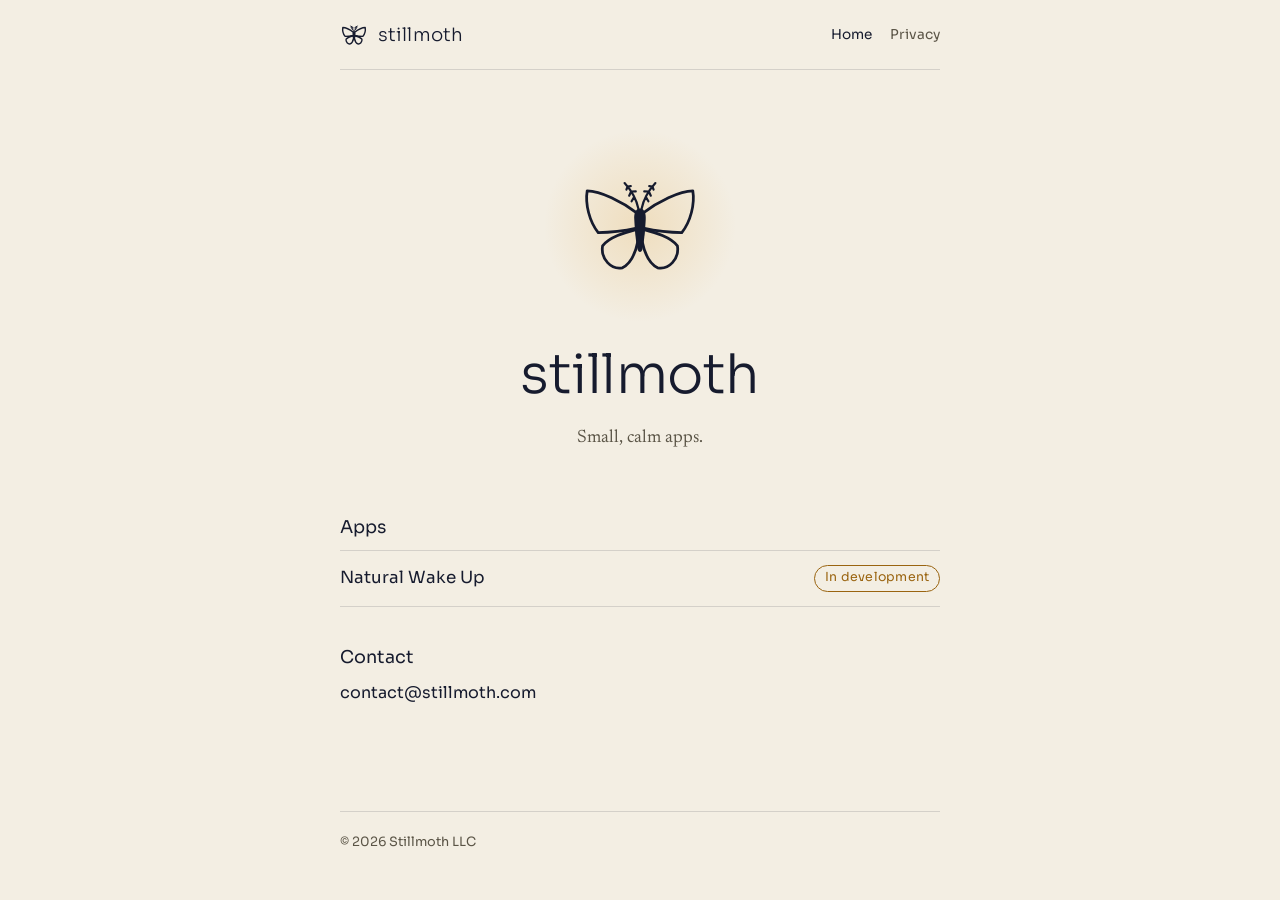
==== index.html @ 696963c1 "Add Stillmoth website Home page, privacy policy, favicons and Netlify config with security headers, " ====
<!doctype html>
<html lang="en"><head><meta charset="utf-8"><meta name="viewport" content="width=device-width, initial-scale=1, viewport-fit=cover">
<title>Stillmoth</title><meta name="description" content="Stillmoth makes small, calm apps. First up: Natural Wake Up."><link rel="icon" href="/favicon.ico" sizes="32x32"><link rel="icon" href="/favicon.svg" type="image/svg+xml"><link rel="apple-touch-icon" href="/apple-touch-icon.png"><link rel="preconnect" href="https://fonts.googleapis.com"><link rel="preconnect" href="https://fonts.gstatic.com" crossorigin><link rel="stylesheet" href="https://fonts.googleapis.com/css2?family=Newsreader:opsz,wght@6..72,400;6..72,500&family=Sora:wght@300;400&display=swap"><style>
/* Layout: one narrow lamp-lit column; the moth sits in a pool of gold light at the top, text below. Dark-first (night navy), sand in light mode. */
:root{
  --night:#161B2E; --night-2:#1E2540; --sand:#EDE6D8; --sand-dim:#B9AE9A; --lamp:#F2B84B; --line:rgba(237,230,216,.14);
  --bg:var(--night); --surface:var(--night-2); --fg:var(--sand); --muted:var(--sand-dim); --accent:var(--lamp); --glow:rgba(242,184,75,.16);
  --display:"Sora",ui-sans-serif,system-ui,-apple-system,"Segoe UI",sans-serif;
  --body:"Newsreader",Georgia,"Times New Roman",serif;
  color-scheme:dark;
}
@media (prefers-color-scheme: light){:root:not([data-theme="dark"]){
  --bg:#F3EEE3; --surface:#E9E1D1; --fg:#161B2E; --muted:#5A5446; --accent:#9A6410; --line:rgba(22,27,46,.14); --glow:rgba(224,162,58,.22); color-scheme:light}}
:root[data-theme="light"]{
  --bg:#F3EEE3; --surface:#E9E1D1; --fg:#161B2E; --muted:#5A5446; --accent:#9A6410; --line:rgba(22,27,46,.14); --glow:rgba(224,162,58,.22); color-scheme:light}
*{box-sizing:border-box}
html{background:var(--bg)}
body{margin:0;background:var(--bg);color:var(--fg);font-family:var(--body);font-size:1.125rem;line-height:1.6;-webkit-font-smoothing:antialiased}
.wrap{max-width:40rem;margin:0 auto;padding-inline:20px;padding-block:0 3rem;display:flex;flex-direction:column;min-height:100vh}
a{color:var(--accent);text-underline-offset:3px}
a:focus-visible{outline:2px solid var(--accent);outline-offset:3px;border-radius:2px}
header.top{display:flex;align-items:center;justify-content:space-between;gap:1rem;padding-block:1.25rem;border-bottom:1px solid var(--line)}
.brand{display:flex;align-items:center;gap:.6rem;color:var(--fg);text-decoration:none;font-family:var(--display);font-weight:300;font-size:1.15rem;letter-spacing:.01em}
.mark{display:block;color:var(--fg)}
.mark-sm{width:28px;height:28px}
nav.links{display:flex;gap:1.1rem;font-family:var(--display);font-size:.85rem}
nav.links a{color:var(--muted);text-decoration:none}
nav.links a[aria-current="page"],nav.links a:hover{color:var(--fg)}
main{flex:1}
.hero{display:flex;flex-direction:column;align-items:center;text-align:center;gap:1rem;padding-block:3.5rem 1.5rem}
.lamp{position:relative;display:grid;place-items:center;width:200px;height:200px;max-width:100%}
.lamp::before{content:"";position:absolute;inset:0;border-radius:50%;background:radial-gradient(circle,var(--glow) 0%,transparent 68%)}
.lamp .mark{position:relative;width:132px;height:132px}
@media (prefers-reduced-motion: no-preference){.lamp .mark{animation:hover 7s ease-in-out infinite}}
@keyframes hover{0%,100%{transform:translateY(0)}50%{transform:translateY(-4px)}}
h1,h2,h3{font-family:var(--display);font-weight:400;line-height:1.2;text-wrap:balance;margin:0}
.hero h1{font-weight:300;font-size:clamp(2.4rem,8vw,3.4rem);letter-spacing:-.01em}
.hero p{margin:0;max-width:30rem;color:var(--muted)}
.eyebrow{font-family:var(--display);font-size:.72rem;letter-spacing:.14em;text-transform:uppercase;color:var(--accent)}
.app{display:grid;grid-template-columns:auto 1fr;gap:1.25rem;align-items:center;padding:1.5rem;border:1px solid var(--line);border-radius:14px;background:var(--surface)}
.app-icon{width:64px;height:64px;border-radius:15px;background:linear-gradient(180deg,#232B4A 0%,#161B2E 55%,#3A2E1C 100%);display:grid;place-items:center}
.app-icon span{width:22px;height:22px;border-radius:50%;background:#F2B84B;box-shadow:0 0 18px 4px rgba(242,184,75,.45);transform:translateY(9px)}
.app div{min-width:0}
.app h2{font-size:1.25rem}
.app p{margin:.25rem 0 0;color:var(--muted);font-size:1rem}
.apps{list-style:none;margin:0;padding:0;border-top:1px solid var(--line)}
.apps li{display:flex;flex-wrap:wrap;justify-content:space-between;align-items:center;gap:.5rem;padding-block:.9rem;border-bottom:1px solid var(--line);font-family:var(--display);font-size:1.05rem}
.status{display:inline-block;font-family:var(--display);font-size:.78rem;letter-spacing:.02em;color:var(--accent);border:1px solid currentColor;border-radius:99px;padding:.15rem .6rem}
section.block{padding-block:2.5rem 0;display:flex;flex-direction:column;gap:.75rem}
section.block h2{font-size:1.1rem}
section.block p{margin:0}
.doc{padding-block:3rem 0;display:flex;flex-direction:column;gap:1.5rem}
.doc h1{font-size:clamp(1.9rem,6vw,2.4rem);font-weight:300}
.doc .meta{font-family:var(--display);font-size:.8rem;color:var(--muted);margin:-.75rem 0 0}
.doc h2{font-size:1.15rem;margin-top:.5rem}
.doc p,.doc ul{margin:0}
.doc ul{padding-left:1.2rem;display:flex;flex-direction:column;gap:.6rem}
.doc strong{font-weight:500}
.addr{font-family:var(--display);font-size:1rem;color:var(--fg);user-select:all}
details{border-top:1px solid var(--line);padding-block:1rem}
details:last-of-type{border-bottom:1px solid var(--line)}
summary{cursor:pointer;font-family:var(--display);font-size:1rem}
details p{margin:.6rem 0 0;color:var(--muted)}
footer.bottom{margin-top:4rem;padding-top:1.25rem;border-top:1px solid var(--line);display:flex;flex-wrap:wrap;gap:.75rem;font-family:var(--display);font-size:.8rem;color:var(--muted)}
footer.bottom nav{display:flex;gap:1rem}
footer.bottom a{color:var(--muted)}
</style></head>
<body><div class="wrap"><header class="top"><span class="brand"><svg class="mark mark-sm" viewBox="0 0 120 120" role="img" aria-label="Stillmoth moth mark">
<g fill="none" stroke="currentColor" stroke-width="6" stroke-linejoin="round" stroke-linecap="round">
<path d="M57 48 C44 38 24 28 12 28 C10 40 14 56 22 66 C34 66 48 64 57 62 Z"/>
<path d="M63 48 C76 38 96 28 108 28 C110 40 106 56 98 66 C86 66 72 64 63 62 Z"/>
<path d="M57 63 C46 66 32 70 26 78 C24 90 34 100 44 98 C52 94 56 84 58 74 Z"/>
<path d="M63 63 C74 66 88 70 94 78 C96 90 86 100 76 98 C68 94 64 84 62 74 Z"/>
<path d="M58.6 44.5 Q56 32 46 21 M54.76 33.55 L52.37 37.48 M51.94 28.65 L50.17 32.46 M51.94 28.65 L56.14 28.58 M48.65 24.11 L47.66 26.94 M48.65 24.11 L51.63 23.76" stroke-width="3.6"/>
<path transform="matrix(-1 0 0 1 120 0)" d="M58.6 44.5 Q56 32 46 21 M54.76 33.55 L52.37 37.48 M51.94 28.65 L50.17 32.46 M51.94 28.65 L56.14 28.58 M48.65 24.11 L47.66 26.94 M48.65 24.11 L51.63 23.76" stroke-width="3.6"/>
</g>
<path fill="currentColor" d="M60 44 C64 44 65.6 48.5 65.2 54 C64.8 61 64 73 62.3 81 C61.5 84.6 58.5 84.6 57.7 81 C56 73 55.2 61 54.8 54 C54.4 48.5 56 44 60 44 Z"/>
</svg><span>stillmoth</span></span>
<nav class="links" aria-label="Site"><a href="index.html" aria-current="page">Home</a><a href="privacy.html">Privacy</a></nav></header><main>
<section class="hero">
<div class="lamp"><svg class="mark" viewBox="0 0 120 120" role="img" aria-label="Stillmoth moth mark">
<g fill="none" stroke="currentColor" stroke-width="2.5" stroke-linejoin="round" stroke-linecap="round">
<path d="M57 48 C44 38 24 28 12 28 C10 40 14 56 22 66 C34 66 48 64 57 62 Z"/>
<path d="M63 48 C76 38 96 28 108 28 C110 40 106 56 98 66 C86 66 72 64 63 62 Z"/>
<path d="M57 63 C46 66 32 70 26 78 C24 90 34 100 44 98 C52 94 56 84 58 74 Z"/>
<path d="M63 63 C74 66 88 70 94 78 C96 90 86 100 76 98 C68 94 64 84 62 74 Z"/>
<path d="M58.6 44.5 Q56 32 46 21 M54.76 33.55 L52.37 37.48 M51.94 28.65 L50.17 32.46 M51.94 28.65 L56.14 28.58 M48.65 24.11 L47.66 26.94 M48.65 24.11 L51.63 23.76" stroke-width="2"/>
<path transform="matrix(-1 0 0 1 120 0)" d="M58.6 44.5 Q56 32 46 21 M54.76 33.55 L52.37 37.48 M51.94 28.65 L50.17 32.46 M51.94 28.65 L56.14 28.58 M48.65 24.11 L47.66 26.94 M48.65 24.11 L51.63 23.76" stroke-width="2"/>
</g>
<path fill="currentColor" d="M60 44 C64 44 65.6 48.5 65.2 54 C64.8 61 64 73 62.3 81 C61.5 84.6 58.5 84.6 57.7 81 C56 73 55.2 61 54.8 54 C54.4 48.5 56 44 60 44 Z"/>
</svg></div>
<h1>stillmoth</h1>
<p>Small, calm apps.</p>
</section>
<section class="block"><h2>Apps</h2>
<ul class="apps"><li><span>Natural Wake Up</span><span class="status">In development</span></li></ul></section>
<section class="block"><h2>Contact</h2>
<p><span class="addr">contact@stillmoth.com</span></p></section>
</main><footer class="bottom"><span>&copy; 2026 Stillmoth LLC</span></footer></div></body></html>
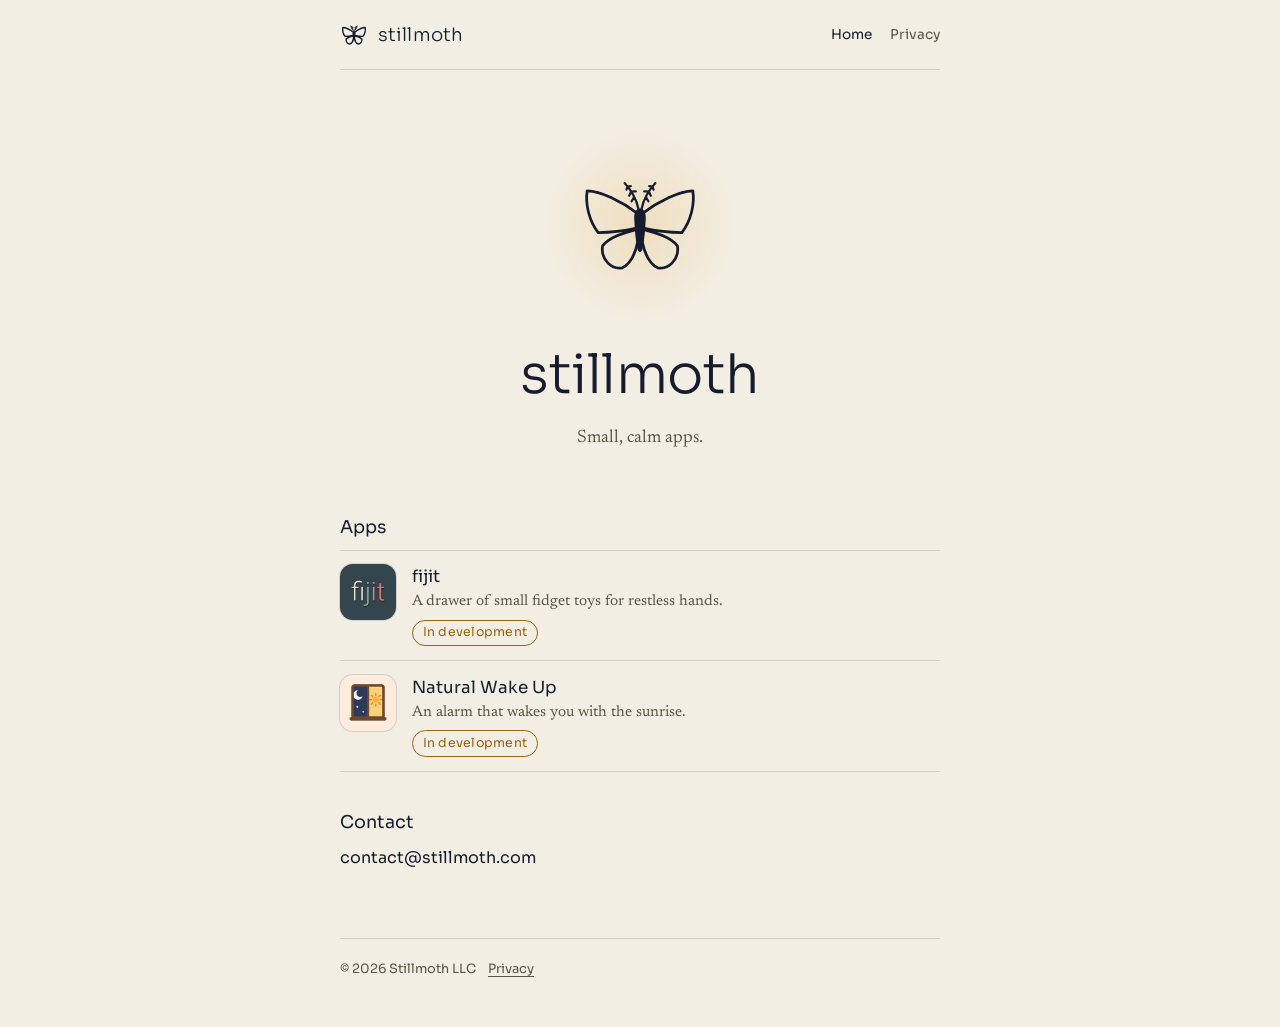
==== commit 3ff5b067: "Add app pages and per-app privacy policies, starting with fijit Each app gets a page at /apps/<app>/" ====
--- a/index.html
+++ b/index.html
@@ -1,71 +1,7 @@
 <!doctype html>
 <html lang="en"><head><meta charset="utf-8"><meta name="viewport" content="width=device-width, initial-scale=1, viewport-fit=cover">
-<title>Stillmoth</title><meta name="description" content="Stillmoth makes small, calm apps. First up: Natural Wake Up."><link rel="icon" href="/favicon.ico" sizes="32x32"><link rel="icon" href="/favicon.svg" type="image/svg+xml"><link rel="apple-touch-icon" href="/apple-touch-icon.png"><link rel="preconnect" href="https://fonts.googleapis.com"><link rel="preconnect" href="https://fonts.gstatic.com" crossorigin><link rel="stylesheet" href="https://fonts.googleapis.com/css2?family=Newsreader:opsz,wght@6..72,400;6..72,500&family=Sora:wght@300;400&display=swap"><style>
-/* Layout: one narrow lamp-lit column; the moth sits in a pool of gold light at the top, text below. Dark-first (night navy), sand in light mode. */
-:root{
-  --night:#161B2E; --night-2:#1E2540; --sand:#EDE6D8; --sand-dim:#B9AE9A; --lamp:#F2B84B; --line:rgba(237,230,216,.14);
-  --bg:var(--night); --surface:var(--night-2); --fg:var(--sand); --muted:var(--sand-dim); --accent:var(--lamp); --glow:rgba(242,184,75,.16);
-  --display:"Sora",ui-sans-serif,system-ui,-apple-system,"Segoe UI",sans-serif;
-  --body:"Newsreader",Georgia,"Times New Roman",serif;
-  color-scheme:dark;
-}
-@media (prefers-color-scheme: light){:root:not([data-theme="dark"]){
-  --bg:#F3EEE3; --surface:#E9E1D1; --fg:#161B2E; --muted:#5A5446; --accent:#9A6410; --line:rgba(22,27,46,.14); --glow:rgba(224,162,58,.22); color-scheme:light}}
-:root[data-theme="light"]{
-  --bg:#F3EEE3; --surface:#E9E1D1; --fg:#161B2E; --muted:#5A5446; --accent:#9A6410; --line:rgba(22,27,46,.14); --glow:rgba(224,162,58,.22); color-scheme:light}
-*{box-sizing:border-box}
-html{background:var(--bg)}
-body{margin:0;background:var(--bg);color:var(--fg);font-family:var(--body);font-size:1.125rem;line-height:1.6;-webkit-font-smoothing:antialiased}
-.wrap{max-width:40rem;margin:0 auto;padding-inline:20px;padding-block:0 3rem;display:flex;flex-direction:column;min-height:100vh}
-a{color:var(--accent);text-underline-offset:3px}
-a:focus-visible{outline:2px solid var(--accent);outline-offset:3px;border-radius:2px}
-header.top{display:flex;align-items:center;justify-content:space-between;gap:1rem;padding-block:1.25rem;border-bottom:1px solid var(--line)}
-.brand{display:flex;align-items:center;gap:.6rem;color:var(--fg);text-decoration:none;font-family:var(--display);font-weight:300;font-size:1.15rem;letter-spacing:.01em}
-.mark{display:block;color:var(--fg)}
-.mark-sm{width:28px;height:28px}
-nav.links{display:flex;gap:1.1rem;font-family:var(--display);font-size:.85rem}
-nav.links a{color:var(--muted);text-decoration:none}
-nav.links a[aria-current="page"],nav.links a:hover{color:var(--fg)}
-main{flex:1}
-.hero{display:flex;flex-direction:column;align-items:center;text-align:center;gap:1rem;padding-block:3.5rem 1.5rem}
-.lamp{position:relative;display:grid;place-items:center;width:200px;height:200px;max-width:100%}
-.lamp::before{content:"";position:absolute;inset:0;border-radius:50%;background:radial-gradient(circle,var(--glow) 0%,transparent 68%)}
-.lamp .mark{position:relative;width:132px;height:132px}
-@media (prefers-reduced-motion: no-preference){.lamp .mark{animation:hover 7s ease-in-out infinite}}
-@keyframes hover{0%,100%{transform:translateY(0)}50%{transform:translateY(-4px)}}
-h1,h2,h3{font-family:var(--display);font-weight:400;line-height:1.2;text-wrap:balance;margin:0}
-.hero h1{font-weight:300;font-size:clamp(2.4rem,8vw,3.4rem);letter-spacing:-.01em}
-.hero p{margin:0;max-width:30rem;color:var(--muted)}
-.eyebrow{font-family:var(--display);font-size:.72rem;letter-spacing:.14em;text-transform:uppercase;color:var(--accent)}
-.app{display:grid;grid-template-columns:auto 1fr;gap:1.25rem;align-items:center;padding:1.5rem;border:1px solid var(--line);border-radius:14px;background:var(--surface)}
-.app-icon{width:64px;height:64px;border-radius:15px;background:linear-gradient(180deg,#232B4A 0%,#161B2E 55%,#3A2E1C 100%);display:grid;place-items:center}
-.app-icon span{width:22px;height:22px;border-radius:50%;background:#F2B84B;box-shadow:0 0 18px 4px rgba(242,184,75,.45);transform:translateY(9px)}
-.app div{min-width:0}
-.app h2{font-size:1.25rem}
-.app p{margin:.25rem 0 0;color:var(--muted);font-size:1rem}
-.apps{list-style:none;margin:0;padding:0;border-top:1px solid var(--line)}
-.apps li{display:flex;flex-wrap:wrap;justify-content:space-between;align-items:center;gap:.5rem;padding-block:.9rem;border-bottom:1px solid var(--line);font-family:var(--display);font-size:1.05rem}
-.status{display:inline-block;font-family:var(--display);font-size:.78rem;letter-spacing:.02em;color:var(--accent);border:1px solid currentColor;border-radius:99px;padding:.15rem .6rem}
-section.block{padding-block:2.5rem 0;display:flex;flex-direction:column;gap:.75rem}
-section.block h2{font-size:1.1rem}
-section.block p{margin:0}
-.doc{padding-block:3rem 0;display:flex;flex-direction:column;gap:1.5rem}
-.doc h1{font-size:clamp(1.9rem,6vw,2.4rem);font-weight:300}
-.doc .meta{font-family:var(--display);font-size:.8rem;color:var(--muted);margin:-.75rem 0 0}
-.doc h2{font-size:1.15rem;margin-top:.5rem}
-.doc p,.doc ul{margin:0}
-.doc ul{padding-left:1.2rem;display:flex;flex-direction:column;gap:.6rem}
-.doc strong{font-weight:500}
-.addr{font-family:var(--display);font-size:1rem;color:var(--fg);user-select:all}
-details{border-top:1px solid var(--line);padding-block:1rem}
-details:last-of-type{border-bottom:1px solid var(--line)}
-summary{cursor:pointer;font-family:var(--display);font-size:1rem}
-details p{margin:.6rem 0 0;color:var(--muted)}
-footer.bottom{margin-top:4rem;padding-top:1.25rem;border-top:1px solid var(--line);display:flex;flex-wrap:wrap;gap:.75rem;font-family:var(--display);font-size:.8rem;color:var(--muted)}
-footer.bottom nav{display:flex;gap:1rem}
-footer.bottom a{color:var(--muted)}
-</style></head>
-<body><div class="wrap"><header class="top"><span class="brand"><svg class="mark mark-sm" viewBox="0 0 120 120" role="img" aria-label="Stillmoth moth mark">
+<title>Stillmoth</title><meta name="description" content="Stillmoth makes small, calm apps."><link rel="icon" href="/favicon.ico" sizes="32x32"><link rel="icon" href="/favicon.svg" type="image/svg+xml"><link rel="apple-touch-icon" href="/apple-touch-icon.png"><link rel="preconnect" href="https://fonts.googleapis.com"><link rel="preconnect" href="https://fonts.gstatic.com" crossorigin><link rel="stylesheet" href="https://fonts.googleapis.com/css2?family=Newsreader:opsz,wght@6..72,400;6..72,500&family=Sora:wght@300;400&display=swap"><link rel="stylesheet" href="/style.css"></head>
+<body><div class="wrap"><header class="top"><a class="brand" href="/"><svg class="mark mark-sm" viewBox="0 0 120 120" role="img" aria-label="Stillmoth moth mark">
 <g fill="none" stroke="currentColor" stroke-width="6" stroke-linejoin="round" stroke-linecap="round">
 <path d="M57 48 C44 38 24 28 12 28 C10 40 14 56 22 66 C34 66 48 64 57 62 Z"/>
 <path d="M63 48 C76 38 96 28 108 28 C110 40 106 56 98 66 C86 66 72 64 63 62 Z"/>
@@ -75,8 +11,9 @@
 <path transform="matrix(-1 0 0 1 120 0)" d="M58.6 44.5 Q56 32 46 21 M54.76 33.55 L52.37 37.48 M51.94 28.65 L50.17 32.46 M51.94 28.65 L56.14 28.58 M48.65 24.11 L47.66 26.94 M48.65 24.11 L51.63 23.76" stroke-width="3.6"/>
 </g>
 <path fill="currentColor" d="M60 44 C64 44 65.6 48.5 65.2 54 C64.8 61 64 73 62.3 81 C61.5 84.6 58.5 84.6 57.7 81 C56 73 55.2 61 54.8 54 C54.4 48.5 56 44 60 44 Z"/>
-</svg><span>stillmoth</span></span>
-<nav class="links" aria-label="Site"><a href="index.html" aria-current="page">Home</a><a href="privacy.html">Privacy</a></nav></header><main>
+</svg><span>stillmoth</span></a>
+<nav class="links" aria-label="Site"><a href="/" aria-current="page">Home</a><a href="/privacy.html">Privacy</a></nav></header>
+<main>
 <section class="hero">
 <div class="lamp"><svg class="mark" viewBox="0 0 120 120" role="img" aria-label="Stillmoth moth mark">
 <g fill="none" stroke="currentColor" stroke-width="2.5" stroke-linejoin="round" stroke-linecap="round">
@@ -93,7 +30,11 @@
 <p>Small, calm apps.</p>
 </section>
 <section class="block"><h2>Apps</h2>
-<ul class="apps"><li><span>Natural Wake Up</span><span class="status">In development</span></li></ul></section>
+<ul class="apps">
+<li><a href="/apps/fijit/"><img class="icon" src="/apps/fijit/icon.png" alt="" width="56" height="56"><span><span class="name">fijit</span><span class="tag">A drawer of small fidget toys for restless hands.</span><span class="status">In development</span></span></a></li>
+<li><a href="/apps/natural-wake-up/"><img class="icon" src="/apps/natural-wake-up/icon.png" alt="" width="56" height="56"><span><span class="name">Natural Wake Up</span><span class="tag">An alarm that wakes you with the sunrise.</span><span class="status">In development</span></span></a></li>
+</ul></section>
 <section class="block"><h2>Contact</h2>
 <p><span class="addr">contact@stillmoth.com</span></p></section>
-</main><footer class="bottom"><span>&copy; 2026 Stillmoth LLC</span></footer></div></body></html>
+</main>
+<footer class="bottom"><span>&copy; 2026 Stillmoth LLC</span><nav aria-label="Footer"><a href="/privacy.html">Privacy</a></nav></footer></div></body></html>
--- a/style.css
+++ b/style.css
@@ -0,0 +1,72 @@
+/* Layout: one narrow lamp-lit column; the moth sits in a pool of gold light at the top, text below. Dark-first (night navy), sand in light mode. */
+:root{
+  --night:#161B2E; --night-2:#1E2540; --sand:#EDE6D8; --sand-dim:#B9AE9A; --lamp:#F2B84B; --line:rgba(237,230,216,.14);
+  --bg:var(--night); --surface:var(--night-2); --fg:var(--sand); --muted:var(--sand-dim); --accent:var(--lamp); --glow:rgba(242,184,75,.16);
+  --display:"Sora",ui-sans-serif,system-ui,-apple-system,"Segoe UI",sans-serif;
+  --body:"Newsreader",Georgia,"Times New Roman",serif;
+  color-scheme:dark;
+}
+@media (prefers-color-scheme: light){:root:not([data-theme="dark"]){
+  --bg:#F3EEE3; --surface:#E9E1D1; --fg:#161B2E; --muted:#5A5446; --accent:#9A6410; --line:rgba(22,27,46,.14); --glow:rgba(224,162,58,.22); color-scheme:light}}
+:root[data-theme="light"]{
+  --bg:#F3EEE3; --surface:#E9E1D1; --fg:#161B2E; --muted:#5A5446; --accent:#9A6410; --line:rgba(22,27,46,.14); --glow:rgba(224,162,58,.22); color-scheme:light}
+*{box-sizing:border-box}
+html{background:var(--bg)}
+body{margin:0;background:var(--bg);color:var(--fg);font-family:var(--body);font-size:1.125rem;line-height:1.6;-webkit-font-smoothing:antialiased}
+.wrap{max-width:40rem;margin:0 auto;padding-inline:20px;padding-block:0 3rem;display:flex;flex-direction:column;min-height:100vh}
+a{color:var(--accent);text-underline-offset:3px}
+a:focus-visible{outline:2px solid var(--accent);outline-offset:3px;border-radius:2px}
+header.top{display:flex;align-items:center;justify-content:space-between;gap:1rem;padding-block:1.25rem;border-bottom:1px solid var(--line)}
+.brand{display:flex;align-items:center;gap:.6rem;color:var(--fg);text-decoration:none;font-family:var(--display);font-weight:300;font-size:1.15rem;letter-spacing:.01em}
+.mark{display:block;color:var(--fg)}
+.mark-sm{width:28px;height:28px}
+nav.links{display:flex;gap:1.1rem;font-family:var(--display);font-size:.85rem}
+nav.links a{color:var(--muted);text-decoration:none}
+nav.links a[aria-current="page"],nav.links a:hover{color:var(--fg)}
+main{flex:1}
+.hero{display:flex;flex-direction:column;align-items:center;text-align:center;gap:1rem;padding-block:3.5rem 1.5rem}
+.lamp{position:relative;display:grid;place-items:center;width:200px;height:200px;max-width:100%}
+.lamp::before{content:"";position:absolute;inset:0;border-radius:50%;background:radial-gradient(circle,var(--glow) 0%,transparent 68%)}
+.lamp .mark{position:relative;width:132px;height:132px}
+@media (prefers-reduced-motion: no-preference){.lamp .mark{animation:hover 7s ease-in-out infinite}}
+@keyframes hover{0%,100%{transform:translateY(0)}50%{transform:translateY(-4px)}}
+h1,h2,h3{font-family:var(--display);font-weight:400;line-height:1.2;text-wrap:balance;margin:0}
+.hero h1{font-weight:300;font-size:clamp(2.4rem,8vw,3.4rem);letter-spacing:-.01em}
+.hero p{margin:0;max-width:30rem;color:var(--muted)}
+.status{display:inline-block;font-family:var(--display);font-size:.78rem;letter-spacing:.02em;color:var(--accent);border:1px solid currentColor;border-radius:99px;padding:.15rem .6rem;white-space:nowrap}
+section.block{padding-block:2.5rem 0;display:flex;flex-direction:column;gap:.75rem}
+section.block h2{font-size:1.1rem}
+section.block p{margin:0}
+.doc{padding-block:3rem 0;display:flex;flex-direction:column;gap:1.5rem}
+.doc h1{font-size:clamp(1.9rem,6vw,2.4rem);font-weight:300}
+.doc .meta{font-family:var(--display);font-size:.8rem;color:var(--muted);margin:-.75rem 0 0}
+.doc h2{font-size:1.15rem;margin-top:.5rem}
+.doc p,.doc ul{margin:0}
+.doc ul{padding-left:1.2rem;display:flex;flex-direction:column;gap:.6rem}
+.doc strong{font-weight:500}
+.addr{font-family:var(--display);font-size:1rem;color:var(--fg);user-select:all}
+footer.bottom{margin-top:4rem;padding-top:1.25rem;border-top:1px solid var(--line);display:flex;flex-wrap:wrap;gap:.75rem;font-family:var(--display);font-size:.8rem;color:var(--muted)}
+footer.bottom nav{display:flex;gap:1rem}
+footer.bottom a{color:var(--muted)}
+/* Apps list: one row per app, so it reads the same with two apps or fifty. */
+.apps{list-style:none;margin:0;padding:0;border-top:1px solid var(--line)}
+.apps li{border-bottom:1px solid var(--line)}
+.apps a{display:grid;grid-template-columns:56px 1fr;gap:1rem;align-items:start;padding:.85rem .5rem;margin-inline:-.5rem;border-radius:12px;color:var(--fg);text-decoration:none}
+.apps a:hover{background:var(--surface)}
+.apps .name{display:block;font-family:var(--display);font-size:1.05rem}
+.apps .tag{display:block;color:var(--muted);font-size:.95rem;line-height:1.4}
+.apps .status{margin-top:.45rem}
+.icon{display:block;width:56px;height:56px;border-radius:13px;background:var(--surface);box-shadow:0 0 0 1px var(--line)}
+.icon-lg{width:88px;height:88px;border-radius:20px}
+.status{display:inline-block;font-family:var(--display);font-size:.78rem;letter-spacing:.02em;color:var(--accent);border:1px solid currentColor;border-radius:99px;padding:.15rem .6rem;white-space:nowrap}
+/* App pages */
+.crumb{font-family:var(--display);font-size:.8rem;color:var(--muted);margin:0}
+.crumb a{color:var(--muted)}
+.app-head{display:grid;grid-template-columns:auto 1fr;gap:1.25rem;align-items:center}
+.app-head h1{margin-bottom:.35rem}
+.app-head p{margin:0;color:var(--muted)}
+.facts{margin:0;border-top:1px solid var(--line)}
+.facts div{display:grid;grid-template-columns:7.5rem 1fr;gap:1rem;padding-block:.75rem;border-bottom:1px solid var(--line)}
+.facts dt{font-family:var(--display);font-size:.85rem;color:var(--muted);padding-top:.2rem}
+.facts dd{margin:0}
+@media (max-width:30rem){.facts div{grid-template-columns:1fr;gap:.15rem}}
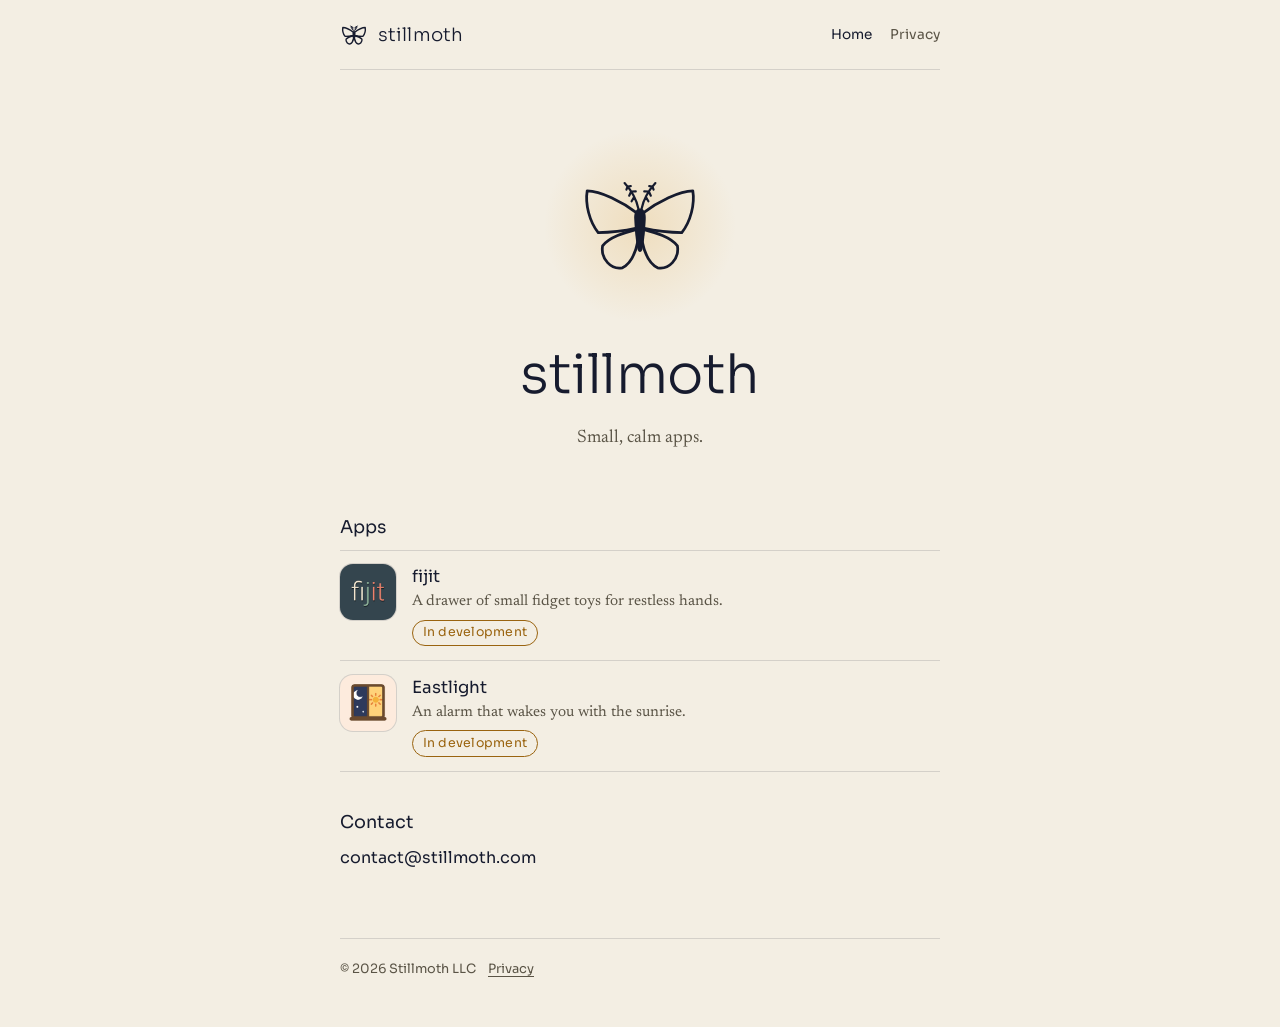
==== commit ceeb642e: "Rename Natural Wake Up to Eastlight Its pages move to /apps/eastlight/, and the old /apps/natural-wa" ====
--- a/index.html
+++ b/index.html
@@ -32,7 +32,7 @@
 <section class="block"><h2>Apps</h2>
 <ul class="apps">
 <li><a href="/apps/fijit/"><img class="icon" src="/apps/fijit/icon.png" alt="" width="56" height="56"><span><span class="name">fijit</span><span class="tag">A drawer of small fidget toys for restless hands.</span><span class="status">In development</span></span></a></li>
-<li><a href="/apps/natural-wake-up/"><img class="icon" src="/apps/natural-wake-up/icon.png" alt="" width="56" height="56"><span><span class="name">Natural Wake Up</span><span class="tag">An alarm that wakes you with the sunrise.</span><span class="status">In development</span></span></a></li>
+<li><a href="/apps/eastlight/"><img class="icon" src="/apps/eastlight/icon.png" alt="" width="56" height="56"><span><span class="name">Eastlight</span><span class="tag">An alarm that wakes you with the sunrise.</span><span class="status">In development</span></span></a></li>
 </ul></section>
 <section class="block"><h2>Contact</h2>
 <p><span class="addr">contact@stillmoth.com</span></p></section>
